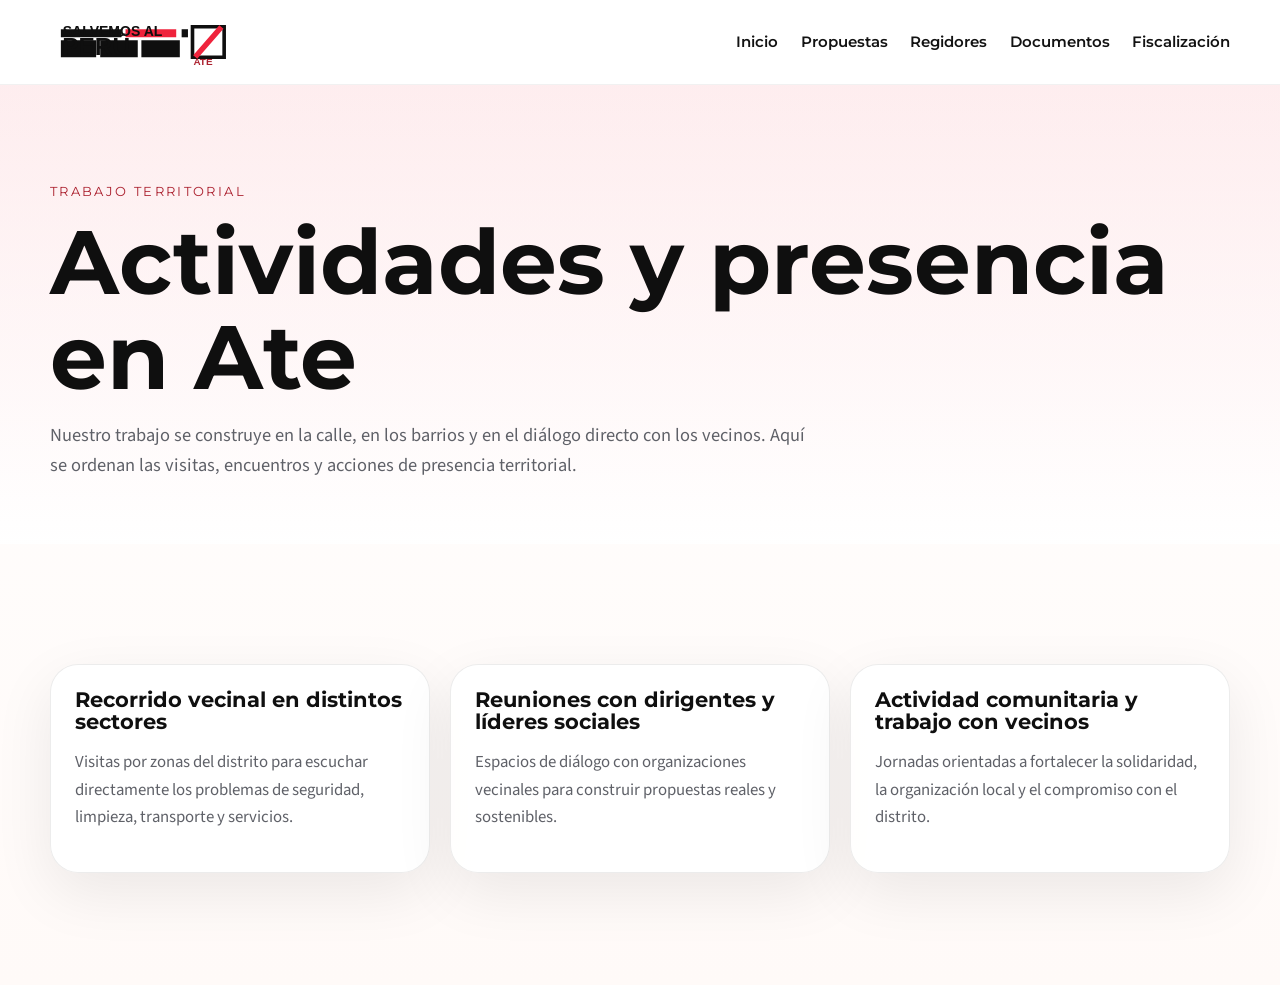
==== actividades.html @ ff8d5191 "Initial Salvemos al Peru Ate site" ====
<!DOCTYPE html>
<html lang="es">
  <head>
    <meta charset="UTF-8" />
    <meta name="viewport" content="width=device-width, initial-scale=1.0" />
    <meta
      name="description"
      content="Actividades y trabajo territorial de Salvemos al Perú - Ate."
    />
    <title>Actividades | Salvemos al Perú - Ate</title>
    <link rel="icon" type="image/svg+xml" href="assets/favicon.svg" />
    <link rel="preconnect" href="https://fonts.googleapis.com" />
    <link rel="preconnect" href="https://fonts.gstatic.com" crossorigin />
    <link
      href="https://fonts.googleapis.com/css2?family=Montserrat:wght@500;600;700;800&family=Source+Sans+3:wght@400;500;600;700&display=swap"
      rel="stylesheet"
    />
    <link rel="stylesheet" href="styles.css" />
  </head>
  <body>
    <header class="sub-header">
      <div class="container sub-header-inner">
        <a class="brand" href="index.html">
          <img src="assets/logo-sap-ate.svg" alt="Salvemos al Perú - Ate" />
        </a>
        <nav class="sub-nav">
          <a href="index.html">Inicio</a>
          <a href="propuestas.html">Propuestas</a>
          <a href="regidores.html">Regidores</a>
          <a href="documentos.html">Documentos</a>
          <a href="fiscalizacion.html">Fiscalización</a>
        </nav>
      </div>
    </header>

    <main class="subpage">
      <section class="page-hero">
        <div class="container">
          <p class="eyebrow">Trabajo territorial</p>
          <h1>Actividades y presencia en Ate</h1>
          <p class="page-lead">
            Nuestro trabajo se construye en la calle, en los barrios y en el
            diálogo directo con los vecinos. Aquí se ordenan las visitas,
            encuentros y acciones de presencia territorial.
          </p>
        </div>
      </section>

      <section class="section">
        <div class="container long-grid">
          <article class="long-card">
            <h2>Recorrido vecinal en distintos sectores</h2>
            <p>
              Visitas por zonas del distrito para escuchar directamente los
              problemas de seguridad, limpieza, transporte y servicios.
            </p>
          </article>
          <article class="long-card">
            <h2>Reuniones con dirigentes y líderes sociales</h2>
            <p>
              Espacios de diálogo con organizaciones vecinales para construir
              propuestas reales y sostenibles.
            </p>
          </article>
          <article class="long-card">
            <h2>Actividad comunitaria y trabajo con vecinos</h2>
            <p>
              Jornadas orientadas a fortalecer la solidaridad, la organización
              local y el compromiso con el distrito.
            </p>
          </article>
        </div>
      </section>
    </main>
  </body>
</html>
---- styles.css ----
:root {
  --color-bg: #fffaf8;
  --color-surface: #ffffff;
  --color-text: #121212;
  --color-muted: #5f6168;
  --color-border: rgba(18, 18, 18, 0.12);
  --color-red: #ef233c;
  --color-red-deep: #ab202e;
  --color-black: #0f0f0f;
  --color-dark: #131518;
  --color-cream: #f7f2ef;
  --shadow-soft: 0 20px 60px rgba(18, 18, 18, 0.08);
  --radius-lg: 28px;
  --radius-md: 18px;
  --radius-sm: 12px;
  --container: 1180px;
}

* {
  box-sizing: border-box;
}

html {
  scroll-behavior: smooth;
}

body {
  margin: 0;
  font-family: "Source Sans 3", sans-serif;
  color: var(--color-text);
  background:
    linear-gradient(180deg, rgba(255, 255, 255, 0.95), rgba(255, 250, 248, 1)),
    var(--color-bg);
}

img {
  max-width: 100%;
  display: block;
}

a {
  color: inherit;
  text-decoration: none;
}

p {
  margin: 0 0 1rem;
  line-height: 1.65;
  color: var(--color-muted);
  font-size: 1.05rem;
}

h1,
h2,
h3 {
  margin: 0 0 1rem;
  font-family: "Montserrat", sans-serif;
  line-height: 1.05;
  color: var(--color-black);
}

.container {
  width: min(var(--container), calc(100% - 2rem));
  margin: 0 auto;
}

.eyebrow {
  margin-bottom: 0.8rem;
  font-family: "Montserrat", sans-serif;
  font-size: 0.82rem;
  letter-spacing: 0.18em;
  text-transform: uppercase;
  color: var(--color-red-deep);
}

.section {
  padding: 5.5rem 0;
}

.section-lead,
.page-lead {
  max-width: 760px;
  font-size: 1.15rem;
}

.site-header,
.sub-header {
  position: sticky;
  top: 0;
  z-index: 40;
  backdrop-filter: blur(18px);
  background: rgba(255, 255, 255, 0.9);
  border-bottom: 1px solid rgba(18, 18, 18, 0.06);
}

.header-inner,
.sub-header-inner {
  display: flex;
  align-items: center;
  justify-content: space-between;
  gap: 2rem;
  min-height: 84px;
}

.brand img {
  width: 190px;
}

.site-nav,
.sub-nav {
  display: flex;
  align-items: center;
  gap: 1.4rem;
  font-family: "Montserrat", sans-serif;
  font-size: 0.92rem;
  font-weight: 600;
}

.site-nav a,
.sub-nav a {
  position: relative;
}

.site-nav a::after,
.sub-nav a::after {
  content: "";
  position: absolute;
  left: 0;
  bottom: -0.45rem;
  width: 100%;
  height: 2px;
  background: var(--color-red);
  transform: scaleX(0);
  transform-origin: left;
  transition: transform 180ms ease;
}

.site-nav a:hover::after,
.sub-nav a:hover::after,
.site-nav a:focus-visible::after,
.sub-nav a:focus-visible::after {
  transform: scaleX(1);
}

.nav-cta {
  padding: 0.8rem 1rem;
  border-radius: 999px;
  background: var(--color-red);
  color: #fff;
}

.nav-cta::after {
  display: none;
}

.nav-toggle {
  display: none;
  border: 0;
  background: transparent;
  padding: 0;
}

.nav-toggle span {
  display: block;
  width: 26px;
  height: 2px;
  background: var(--color-black);
}

.nav-toggle span + span {
  margin-top: 5px;
}

.hero {
  position: relative;
  overflow: hidden;
  min-height: calc(100svh - 84px);
  display: flex;
  align-items: center;
  background:
    linear-gradient(
      90deg,
      rgba(255, 255, 255, 1) 0%,
      rgba(255, 255, 255, 1) 38%,
      rgba(239, 35, 60, 1) 38%,
      rgba(239, 35, 60, 1) 62%,
      rgba(255, 255, 255, 1) 62%,
      rgba(255, 255, 255, 1) 100%
    );
}

.hero-band {
  position: absolute;
  inset: 0;
  background:
    radial-gradient(circle at 20% 18%, rgba(171, 32, 46, 0.08), transparent 22%),
    radial-gradient(circle at 82% 72%, rgba(171, 32, 46, 0.12), transparent 24%);
  pointer-events: none;
}

.hero-grid {
  position: relative;
  z-index: 1;
  display: grid;
  grid-template-columns: 1.15fr 0.85fr;
  gap: 3rem;
  align-items: center;
  padding: 4rem 0;
}

.hero-copy {
  max-width: 560px;
}

.hero h1,
.page-hero h1 {
  font-size: clamp(2.8rem, 7vw, 6rem);
}

.hero-lead {
  font-size: clamp(1.3rem, 2vw, 1.8rem);
  color: var(--color-black);
  font-weight: 700;
}

.hero-text {
  max-width: 44ch;
  font-size: 1.1rem;
}

.hero-actions {
  display: flex;
  flex-wrap: wrap;
  gap: 0.9rem;
  margin: 2rem 0;
}

.button {
  display: inline-flex;
  align-items: center;
  justify-content: center;
  min-height: 52px;
  padding: 0 1.35rem;
  border-radius: 999px;
  font-family: "Montserrat", sans-serif;
  font-size: 0.96rem;
  font-weight: 700;
  transition:
    transform 180ms ease,
    box-shadow 180ms ease,
    background 180ms ease;
}

.button:hover,
.button:focus-visible {
  transform: translateY(-2px);
  box-shadow: 0 16px 36px rgba(18, 18, 18, 0.12);
}

.button-primary {
  background: var(--color-black);
  color: #fff;
}

.button-secondary {
  background: rgba(255, 255, 255, 0.84);
  border: 1px solid rgba(18, 18, 18, 0.08);
}

.hero-meta {
  display: flex;
  flex-wrap: wrap;
  gap: 0.75rem;
  margin: 0;
  padding: 0;
  list-style: none;
}

.hero-meta li {
  padding: 0.65rem 0.9rem;
  border-radius: 999px;
  background: rgba(255, 255, 255, 0.78);
  border: 1px solid rgba(18, 18, 18, 0.08);
  font-weight: 600;
}

.hero-panel {
  display: flex;
  justify-content: flex-end;
}

.hero-card,
.join-form,
.long-card,
.person,
.document-card,
.issue,
.proposal,
.territory-grid article {
  border-radius: var(--radius-lg);
  background: rgba(255, 255, 255, 0.88);
  border: 1px solid rgba(18, 18, 18, 0.08);
  box-shadow: var(--shadow-soft);
}

.hero-card {
  max-width: 430px;
  padding: 2rem;
}

.panel-kicker {
  margin-bottom: 0.9rem;
  color: var(--color-red-deep);
  font-weight: 700;
  text-transform: uppercase;
  letter-spacing: 0.16em;
  font-size: 0.8rem;
}

.hero-card-foot {
  display: flex;
  flex-wrap: wrap;
  gap: 1rem;
  margin-top: 1.6rem;
  font-family: "Montserrat", sans-serif;
  font-size: 0.9rem;
}

.hero-card-foot a {
  color: var(--color-red-deep);
}

.section-grid,
.principles-wrap,
.join-grid {
  display: grid;
  grid-template-columns: repeat(2, minmax(0, 1fr));
  gap: 2rem;
}

.section-head {
  display: flex;
  align-items: end;
  justify-content: space-between;
  gap: 1rem;
  margin-bottom: 1.6rem;
}

.text-link {
  font-family: "Montserrat", sans-serif;
  font-size: 0.95rem;
  font-weight: 700;
  color: var(--color-red-deep);
}

.issue-grid,
.proposal-grid,
.people-grid,
.territory-grid,
.document-grid,
.long-grid {
  display: grid;
  grid-template-columns: repeat(3, minmax(0, 1fr));
  gap: 1.25rem;
  margin-top: 2rem;
}

.issue,
.proposal,
.person,
.territory-grid article,
.long-card {
  padding: 1.5rem;
}

.issue h3,
.proposal h3,
.territory-grid h3,
.person h3,
.person h2,
.long-card h2 {
  font-size: 1.3rem;
}

.people-grid {
  align-items: stretch;
}

.person-badge {
  display: inline-flex;
  margin-bottom: 1rem;
  padding: 0.45rem 0.7rem;
  border-radius: 999px;
  background: rgba(239, 35, 60, 0.1);
  color: var(--color-red-deep);
  font-family: "Montserrat", sans-serif;
  font-size: 0.78rem;
  font-weight: 700;
  letter-spacing: 0.04em;
  text-transform: uppercase;
}

.person-role {
  color: var(--color-black);
  font-weight: 700;
}

.principles {
  background: var(--color-dark);
}

.principles h2,
.principles .eyebrow {
  color: #fff;
}

.principles-list {
  display: grid;
  gap: 1rem;
  margin: 0;
  padding: 0;
  list-style: none;
}

.principles-list li {
  padding: 1.2rem 1.3rem;
  border-radius: var(--radius-md);
  background: rgba(255, 255, 255, 0.06);
  border: 1px solid rgba(255, 255, 255, 0.08);
  color: #fff;
  font-family: "Montserrat", sans-serif;
  font-weight: 600;
}

.document-grid {
  grid-template-columns: repeat(3, minmax(0, 1fr));
}

.document-card {
  display: block;
  padding: 1.6rem;
  color: inherit;
  transition:
    transform 180ms ease,
    border-color 180ms ease;
}

.document-card:hover,
.document-card:focus-visible {
  transform: translateY(-4px);
  border-color: rgba(239, 35, 60, 0.28);
}

.document-card span {
  display: inline-block;
  margin-bottom: 1rem;
  font-family: "Montserrat", sans-serif;
  font-weight: 800;
  color: var(--color-red-deep);
}

.document-card strong {
  display: block;
  margin-bottom: 0.5rem;
  font-family: "Montserrat", sans-serif;
  font-size: 1.1rem;
}

.join {
  background: linear-gradient(180deg, var(--color-cream), rgba(255, 255, 255, 0));
}

.join-list {
  margin: 1.5rem 0 0;
  padding-left: 1.1rem;
  color: var(--color-black);
  font-weight: 600;
}

.join-form {
  padding: 1.6rem;
}

.join-form label {
  display: block;
  margin-bottom: 1rem;
  font-family: "Montserrat", sans-serif;
  font-size: 0.85rem;
  font-weight: 700;
}

.join-form input,
.join-form select,
.join-form textarea {
  width: 100%;
  margin-top: 0.45rem;
  padding: 0.9rem 1rem;
  border: 1px solid var(--color-border);
  border-radius: 14px;
  font: inherit;
  color: var(--color-black);
  background: #fff;
}

.join-form textarea {
  resize: vertical;
}

.form-note {
  margin-top: 1rem;
  font-size: 0.95rem;
}

.site-footer {
  background: var(--color-dark);
  color: #fff;
  padding: 4rem 0 1.5rem;
}

.footer-grid {
  display: grid;
  grid-template-columns: 1.2fr 0.8fr 0.8fr;
  gap: 2rem;
}

.footer-grid h3 {
  color: #fff;
  font-size: 1rem;
  margin-bottom: 1rem;
}

.footer-grid ul {
  list-style: none;
  padding: 0;
  margin: 0;
}

.footer-grid li + li {
  margin-top: 0.65rem;
}

.footer-grid p,
.footer-grid a {
  color: rgba(255, 255, 255, 0.78);
}

.footer-logo {
  width: 220px;
  margin-bottom: 1rem;
}

.footer-bottom {
  margin-top: 2rem;
  padding-top: 1rem;
  border-top: 1px solid rgba(255, 255, 255, 0.08);
}

.footer-bottom p {
  margin: 0;
  font-size: 0.95rem;
  color: rgba(255, 255, 255, 0.66);
}

.subpage {
  min-height: 100svh;
}

.page-hero {
  padding: 6rem 0 3rem;
  background:
    linear-gradient(
      180deg,
      rgba(239, 35, 60, 0.08) 0%,
      rgba(255, 255, 255, 0.96) 100%
    );
}

@media (max-width: 980px) {
  .nav-toggle {
    display: block;
  }

  .site-nav {
    position: absolute;
    top: 84px;
    left: 1rem;
    right: 1rem;
    display: none;
    flex-direction: column;
    align-items: flex-start;
    padding: 1rem;
    border-radius: 20px;
    background: rgba(255, 255, 255, 0.98);
    border: 1px solid rgba(18, 18, 18, 0.08);
    box-shadow: var(--shadow-soft);
  }

  .site-nav.is-open {
    display: flex;
  }

  .sub-nav {
    display: none;
  }

  .hero {
    min-height: auto;
    background:
      linear-gradient(
        180deg,
        rgba(255, 255, 255, 1) 0%,
        rgba(255, 255, 255, 1) 28%,
        rgba(239, 35, 60, 1) 28%,
        rgba(239, 35, 60, 1) 58%,
        rgba(255, 255, 255, 1) 58%,
        rgba(255, 255, 255, 1) 100%
      );
  }

  .hero-grid,
  .section-grid,
  .principles-wrap,
  .join-grid,
  .footer-grid {
    grid-template-columns: 1fr;
  }

  .hero-panel {
    justify-content: flex-start;
  }

  .issue-grid,
  .proposal-grid,
  .people-grid,
  .territory-grid,
  .document-grid,
  .long-grid {
    grid-template-columns: 1fr 1fr;
  }
}

@media (max-width: 680px) {
  .section {
    padding: 4.25rem 0;
  }

  .hero-grid {
    gap: 1.8rem;
  }

  .section-head {
    align-items: flex-start;
    flex-direction: column;
  }

  .issue-grid,
  .proposal-grid,
  .people-grid,
  .territory-grid,
  .document-grid,
  .long-grid {
    grid-template-columns: 1fr;
  }

  .brand img {
    width: 172px;
  }
}
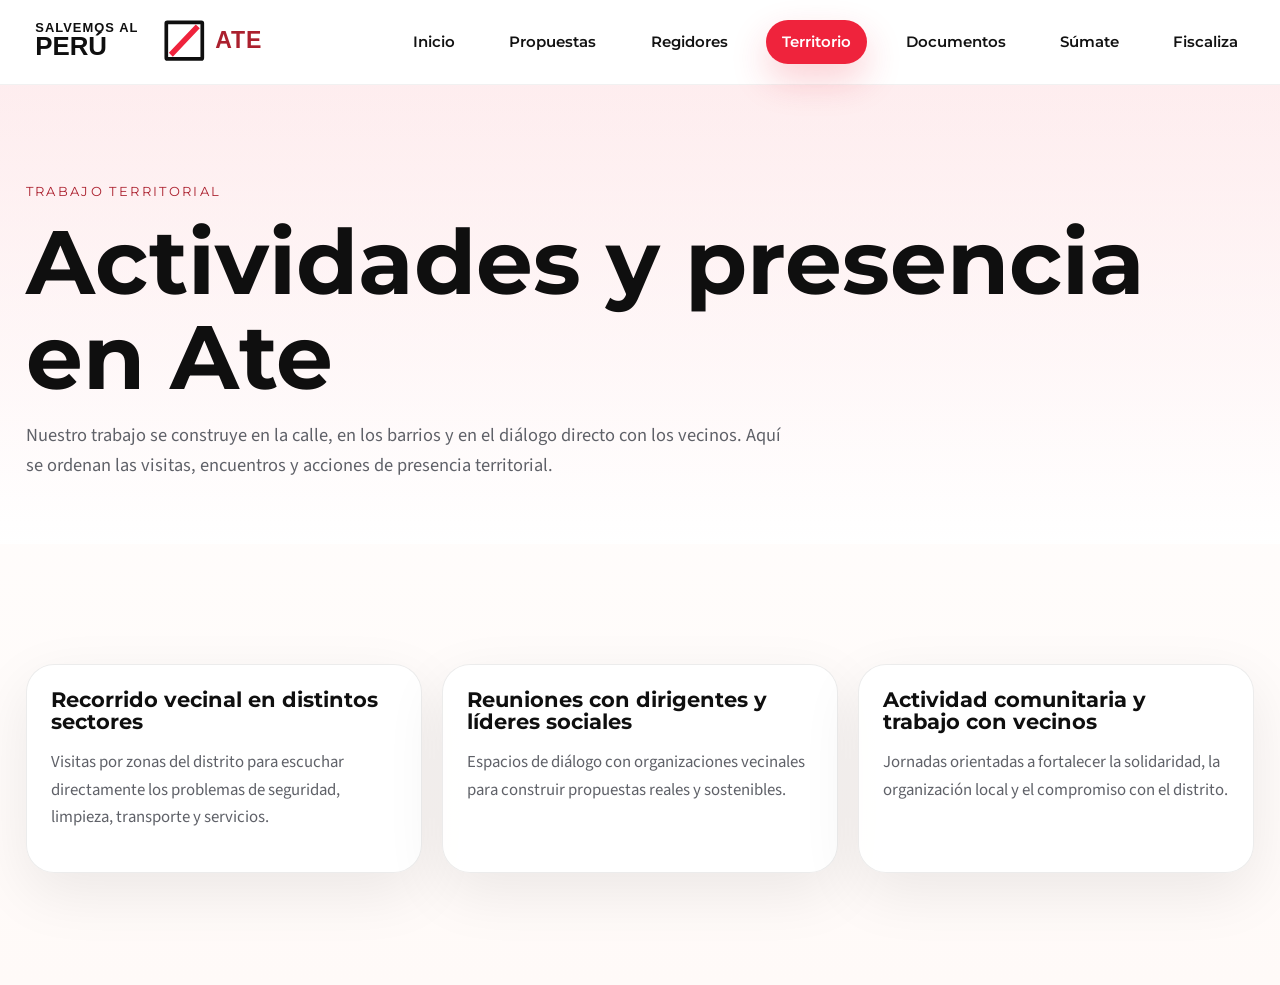
==== commit 9bb1b5bb: "mejora" ====
--- a/actividades.html
+++ b/actividades.html
@@ -27,8 +27,10 @@
           <a href="index.html">Inicio</a>
           <a href="propuestas.html">Propuestas</a>
           <a href="regidores.html">Regidores</a>
+          <a href="actividades.html">Territorio</a>
           <a href="documentos.html">Documentos</a>
-          <a href="fiscalizacion.html">Fiscalización</a>
+          <a href="index.html#sumate">Súmate</a>
+          <a class="nav-cta" href="fiscalizacion.html">Fiscaliza</a>
         </nav>
       </div>
     </header>
@@ -72,5 +74,6 @@
         </div>
       </section>
     </main>
+    <script src="script.js"></script>
   </body>
 </html>
--- a/styles.css
+++ b/styles.css
@@ -13,7 +13,8 @@
   --radius-lg: 28px;
   --radius-md: 18px;
   --radius-sm: 12px;
-  --container: 1180px;
+  --container: 1600px;
+  --gutter: clamp(1rem, 2vw, 2.5rem);
 }
 
 * {
@@ -60,7 +61,7 @@
 }
 
 .container {
-  width: min(var(--container), calc(100% - 2rem));
+  width: min(var(--container), calc(100% - (var(--gutter) * 2)));
   margin: 0 auto;
 }
 
@@ -103,7 +104,8 @@
 }
 
 .brand img {
-  width: 190px;
+  width: 240px;
+  height: auto;
 }
 
 .site-nav,
@@ -119,6 +121,12 @@
 .site-nav a,
 .sub-nav a {
   position: relative;
+  padding: 0.8rem 1rem;
+  border-radius: 999px;
+  transition:
+    color 180ms ease,
+    background 180ms ease,
+    box-shadow 180ms ease;
 }
 
 .site-nav a::after,
@@ -143,13 +151,22 @@
 }
 
 .nav-cta {
-  padding: 0.8rem 1rem;
-  border-radius: 999px;
+  box-shadow: none;
+}
+
+.nav-cta::after {
+  display: none;
+}
+
+.site-nav a.is-active,
+.sub-nav a.is-active {
   background: var(--color-red);
   color: #fff;
-}
-
-.nav-cta::after {
+  box-shadow: 0 16px 36px rgba(239, 35, 60, 0.22);
+}
+
+.site-nav a.is-active::after,
+.sub-nav a.is-active::after {
   display: none;
 }
 
@@ -178,15 +195,19 @@
   display: flex;
   align-items: center;
   background:
-    linear-gradient(
-      90deg,
-      rgba(255, 255, 255, 1) 0%,
-      rgba(255, 255, 255, 1) 38%,
-      rgba(239, 35, 60, 1) 38%,
-      rgba(239, 35, 60, 1) 62%,
-      rgba(255, 255, 255, 1) 62%,
-      rgba(255, 255, 255, 1) 100%
-    );
+    linear-gradient(180deg, rgba(255, 255, 255, 0.98), rgba(255, 250, 248, 1));
+}
+
+.hero::before {
+  content: "";
+  position: absolute;
+  top: 50%;
+  left: 50%;
+  width: min(24vw, 320px);
+  height: 150%;
+  background: var(--color-red);
+  transform: translate(-50%, -50%) rotate(45deg);
+  pointer-events: none;
 }
 
 .hero-band {
@@ -194,7 +215,8 @@
   inset: 0;
   background:
     radial-gradient(circle at 20% 18%, rgba(171, 32, 46, 0.08), transparent 22%),
-    radial-gradient(circle at 82% 72%, rgba(171, 32, 46, 0.12), transparent 24%);
+    radial-gradient(circle at 82% 72%, rgba(171, 32, 46, 0.12), transparent 24%),
+    linear-gradient(135deg, rgba(255, 255, 255, 0.18), transparent 44%);
   pointer-events: none;
 }
 
@@ -202,14 +224,14 @@
   position: relative;
   z-index: 1;
   display: grid;
-  grid-template-columns: 1.15fr 0.85fr;
-  gap: 3rem;
+  grid-template-columns: minmax(0, 1.2fr) minmax(360px, 0.8fr);
+  gap: clamp(2rem, 4vw, 5rem);
   align-items: center;
-  padding: 4rem 0;
+  padding: clamp(3rem, 5vw, 5rem) 0;
 }
 
 .hero-copy {
-  max-width: 560px;
+  max-width: 680px;
 }
 
 .hero h1,
@@ -335,7 +357,7 @@
 .join-grid {
   display: grid;
   grid-template-columns: repeat(2, minmax(0, 1fr));
-  gap: 2rem;
+  gap: clamp(1.5rem, 3vw, 4rem);
 }
 
 .section-head {
@@ -361,7 +383,7 @@
 .long-grid {
   display: grid;
   grid-template-columns: repeat(3, minmax(0, 1fr));
-  gap: 1.25rem;
+  gap: clamp(1rem, 1.6vw, 1.75rem);
   margin-top: 2rem;
 }
 
@@ -464,6 +486,19 @@
   margin-bottom: 0.5rem;
   font-family: "Montserrat", sans-serif;
   font-size: 1.1rem;
+}
+
+.document-link {
+  display: inline-flex;
+  align-items: center;
+  margin-top: 1rem;
+  font-family: "Montserrat", sans-serif;
+  font-size: 0.88rem;
+  font-style: normal;
+  font-weight: 800;
+  letter-spacing: 0.04em;
+  text-transform: uppercase;
+  color: var(--color-red-deep);
 }
 
 .join {
@@ -520,7 +555,7 @@
 .footer-grid {
   display: grid;
   grid-template-columns: 1.2fr 0.8fr 0.8fr;
-  gap: 2rem;
+  gap: clamp(1.5rem, 3vw, 3rem);
 }
 
 .footer-grid h3 {
@@ -606,15 +641,12 @@
   .hero {
     min-height: auto;
     background:
-      linear-gradient(
-        180deg,
-        rgba(255, 255, 255, 1) 0%,
-        rgba(255, 255, 255, 1) 28%,
-        rgba(239, 35, 60, 1) 28%,
-        rgba(239, 35, 60, 1) 58%,
-        rgba(255, 255, 255, 1) 58%,
-        rgba(255, 255, 255, 1) 100%
-      );
+      linear-gradient(180deg, rgba(255, 255, 255, 0.98), rgba(255, 250, 248, 1));
+  }
+
+  .hero::before {
+    width: min(32vw, 260px);
+    height: 140%;
   }
 
   .hero-grid,
@@ -640,6 +672,10 @@
 }
 
 @media (max-width: 680px) {
+  :root {
+    --gutter: 1rem;
+  }
+
   .section {
     padding: 4.25rem 0;
   }
@@ -663,6 +699,6 @@
   }
 
   .brand img {
-    width: 172px;
-  }
-}
+    width: 220px;
+  }
+}
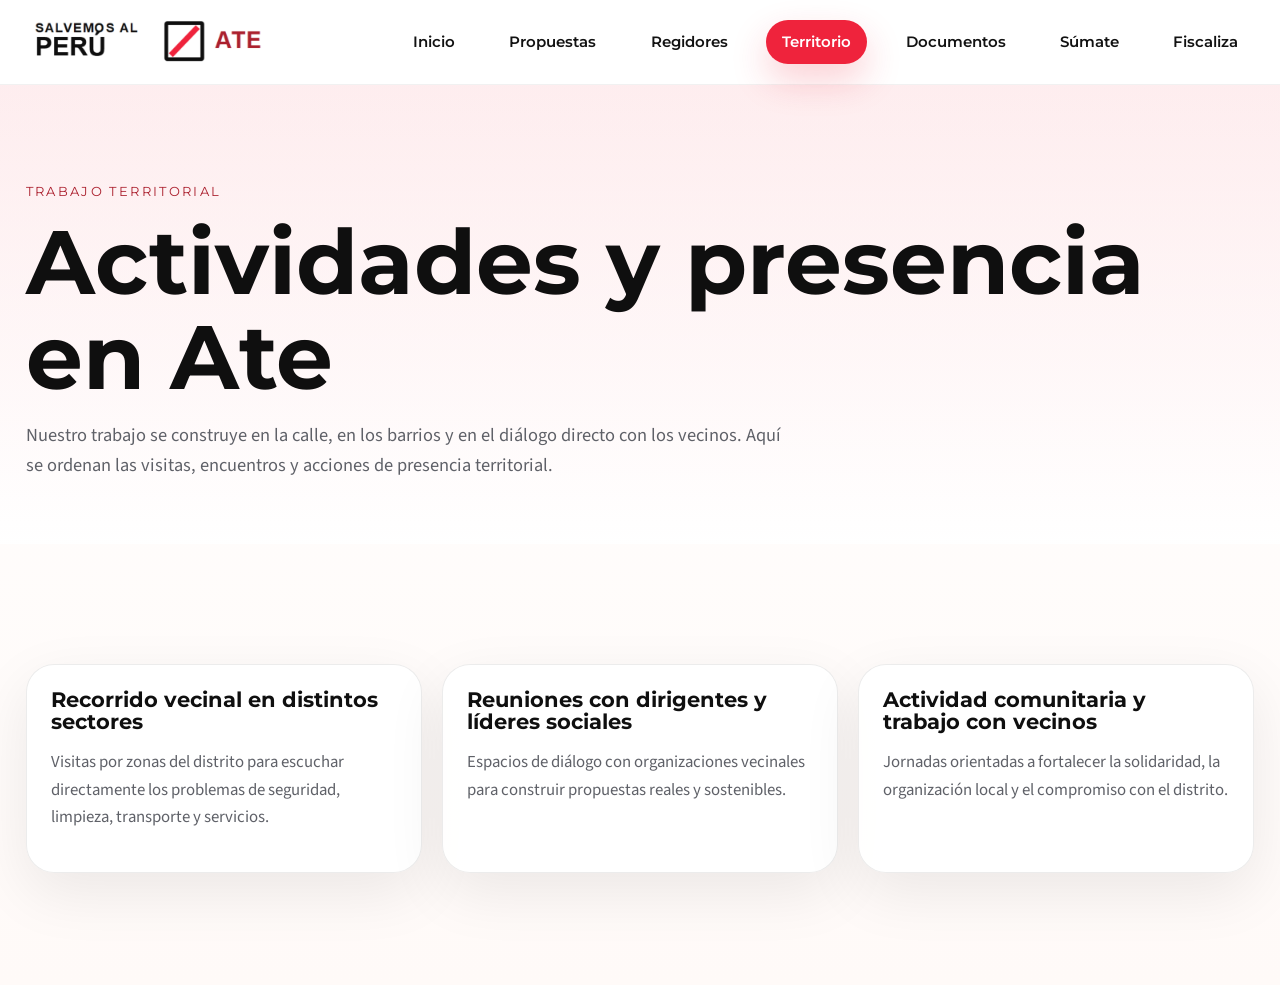
==== commit 87431620: "Rename site images for SEO clarity" ====
--- a/actividades.html
+++ b/actividades.html
@@ -5,9 +5,33 @@
     <meta name="viewport" content="width=device-width, initial-scale=1.0" />
     <meta
       name="description"
-      content="Actividades y trabajo territorial de Salvemos al Perú - Ate."
+      content="Trabajo territorial y actividades de Salvemos al Perú - Ate para fortalecer presencia vecinal y organización distrital."
     />
-    <title>Actividades | Salvemos al Perú - Ate</title>
+    <meta name="robots" content="index,follow,max-image-preview:large" />
+    <title>Territorio y actividades | Salvemos al Perú - Ate</title>
+    <meta property="og:title" content="Territorio y actividades | Salvemos al Perú - Ate" />
+    <meta
+      property="og:description"
+      content="Conoce el trabajo territorial, recorridos y presencia vecinal de Salvemos al Perú - Ate."
+    />
+    <meta
+      property="og:image"
+      content="https://salvemosalperu-ate.org.pe/assets/territory/zonificacion-ate.png"
+    />
+    <meta property="og:url" content="https://salvemosalperu-ate.org.pe/actividades.html" />
+    <meta property="og:type" content="website" />
+    <meta property="og:site_name" content="Salvemos al Perú Ate" />
+    <meta name="twitter:card" content="summary_large_image" />
+    <meta name="twitter:title" content="Territorio y actividades | Salvemos al Perú - Ate" />
+    <meta
+      name="twitter:description"
+      content="Conoce el trabajo territorial, recorridos y presencia vecinal de Salvemos al Perú - Ate."
+    />
+    <meta
+      name="twitter:image"
+      content="https://salvemosalperu-ate.org.pe/assets/territory/zonificacion-ate.png"
+    />
+    <link rel="canonical" href="https://salvemosalperu-ate.org.pe/actividades.html" />
     <link rel="icon" type="image/svg+xml" href="assets/favicon.svg" />
     <link rel="preconnect" href="https://fonts.googleapis.com" />
     <link rel="preconnect" href="https://fonts.gstatic.com" crossorigin />
@@ -21,7 +45,12 @@
     <header class="sub-header">
       <div class="container sub-header-inner">
         <a class="brand" href="index.html">
-          <img src="assets/logo-sap-ate.svg" alt="Salvemos al Perú - Ate" />
+          <img
+            src="img/logo-partido-salvemos-al-peru-ate.png"
+            alt="Logo oficial del partido Salvemos al Perú Ate"
+            width="1200"
+            height="295"
+          />
         </a>
         <nav class="sub-nav">
           <a href="index.html">Inicio</a>
--- a/styles.css
+++ b/styles.css
@@ -155,7 +155,10 @@
 }
 
 .nav-cta::after {
-  display: none;
+  left: 1rem;
+  right: 1rem;
+  width: auto;
+  background: rgba(255, 255, 255, 0.92);
 }
 
 .site-nav a.is-active,
@@ -203,10 +206,11 @@
   position: absolute;
   top: 50%;
   left: 50%;
-  width: min(24vw, 320px);
-  height: 150%;
+  width: min(24vw, 300px);
+  height: 160%;
   background: var(--color-red);
   transform: translate(-50%, -50%) rotate(45deg);
+  transform-origin: center;
   pointer-events: none;
 }
 
@@ -261,12 +265,12 @@
   display: inline-flex;
   align-items: center;
   justify-content: center;
-  min-height: 52px;
-  padding: 0 1.35rem;
+  min-height: 60px;
+  padding: 0 1.65rem;
   border-radius: 999px;
   font-family: "Montserrat", sans-serif;
-  font-size: 0.96rem;
-  font-weight: 700;
+  font-size: 1rem;
+  font-weight: 800;
   transition:
     transform 180ms ease,
     box-shadow 180ms ease,
@@ -280,13 +284,14 @@
 }
 
 .button-primary {
-  background: var(--color-black);
+  background: var(--color-red);
   color: #fff;
 }
 
 .button-secondary {
-  background: rgba(255, 255, 255, 0.84);
+  background: #ffffff;
   border: 1px solid rgba(18, 18, 18, 0.08);
+  color: var(--color-black);
 }
 
 .hero-meta {
@@ -309,6 +314,12 @@
 .hero-panel {
   display: flex;
   justify-content: flex-end;
+}
+
+.hero-panel-stack {
+  display: grid;
+  gap: 1.25rem;
+  width: min(100%, 430px);
 }
 
 .hero-card,
@@ -326,8 +337,64 @@
 }
 
 .hero-card {
-  max-width: 430px;
   padding: 2rem;
+}
+
+.candidate-card {
+  padding: 1.6rem;
+  border-radius: var(--radius-lg);
+  background: rgba(255, 255, 255, 0.92);
+  border: 1px solid rgba(18, 18, 18, 0.08);
+  box-shadow: var(--shadow-soft);
+}
+
+.candidate-badge {
+  display: inline-flex;
+  margin-bottom: 1rem;
+  padding: 0.45rem 0.75rem;
+  border-radius: 999px;
+  background: rgba(239, 35, 60, 0.1);
+  color: var(--color-red-deep);
+  font-family: "Montserrat", sans-serif;
+  font-size: 0.78rem;
+  font-weight: 700;
+  letter-spacing: 0.04em;
+  text-transform: uppercase;
+}
+
+.candidate-photo-frame {
+  display: grid;
+  place-items: center;
+  aspect-ratio: 4 / 5;
+  margin-bottom: 1rem;
+  border: 2px dashed rgba(171, 32, 46, 0.35);
+  border-radius: 24px;
+  background:
+    linear-gradient(180deg, rgba(239, 35, 60, 0.05), rgba(255, 255, 255, 0.88)),
+    #fff;
+}
+
+.candidate-photo-frame span {
+  font-family: "Montserrat", sans-serif;
+  font-size: 0.9rem;
+  font-weight: 700;
+  color: var(--color-red-deep);
+  text-transform: uppercase;
+  letter-spacing: 0.06em;
+}
+
+.candidate-name {
+  margin-bottom: 0.5rem;
+  font-family: "Montserrat", sans-serif;
+  font-size: 1.25rem;
+  font-weight: 800;
+  line-height: 1.2;
+  color: var(--color-black);
+}
+
+.candidate-note {
+  margin-bottom: 0;
+  font-size: 0.98rem;
 }
 
 .panel-kicker {
@@ -516,6 +583,52 @@
   padding: 1.6rem;
 }
 
+.complaint-form {
+  transform: translateY(-4.5rem);
+}
+
+.floating-results-button {
+  position: fixed;
+  right: clamp(1rem, 2vw, 2rem);
+  bottom: clamp(1rem, 2vw, 2rem);
+  z-index: 45;
+  display: inline-flex;
+  flex-direction: column;
+  gap: 0.2rem;
+  min-width: 200px;
+  padding: 0.95rem 1.1rem;
+  border-radius: 22px;
+  background: var(--color-red);
+  color: #fff;
+  box-shadow: 0 22px 48px rgba(239, 35, 60, 0.28);
+  transition:
+    transform 180ms ease,
+    box-shadow 180ms ease,
+    background 180ms ease;
+}
+
+.floating-results-button:hover,
+.floating-results-button:focus-visible {
+  transform: translateY(-3px);
+  box-shadow: 0 26px 54px rgba(239, 35, 60, 0.34);
+  background: var(--color-red-deep);
+}
+
+.floating-results-label {
+  font-family: "Montserrat", sans-serif;
+  font-size: 0.72rem;
+  font-weight: 700;
+  letter-spacing: 0.08em;
+  text-transform: uppercase;
+  opacity: 0.88;
+}
+
+.floating-results-button strong {
+  font-family: "Montserrat", sans-serif;
+  font-size: 1rem;
+  line-height: 1.2;
+}
+
 .join-form label {
   display: block;
   margin-bottom: 1rem;
@@ -608,6 +721,1102 @@
       rgba(239, 35, 60, 0.08) 0%,
       rgba(255, 255, 255, 0.96) 100%
     );
+}
+
+.regidores-page {
+  background:
+    linear-gradient(180deg, #fff7f6 0%, #ffffff 38%, #fff7f6 100%);
+}
+
+.regidores-hero {
+  position: relative;
+  overflow: hidden;
+}
+
+.regidores-hero::after {
+  content: "";
+  position: absolute;
+  top: -12%;
+  right: 12%;
+  width: min(28vw, 320px);
+  height: 150%;
+  background: linear-gradient(180deg, rgba(239, 35, 60, 0.92), rgba(171, 32, 46, 0.96));
+  transform: rotate(45deg);
+  box-shadow: 0 0 70px rgba(239, 35, 60, 0.16);
+  pointer-events: none;
+}
+
+.regidores-hero .container,
+.regidores-message-wrap,
+.regidores-close-wrap {
+  position: relative;
+  z-index: 1;
+}
+
+.regidores-message {
+  padding-top: 2.5rem;
+}
+
+.regidores-message-wrap,
+.regidores-close-wrap {
+  max-width: 980px;
+}
+
+.regidores-message-copy,
+.regidores-close-wrap {
+  padding: clamp(1.75rem, 3vw, 2.6rem);
+  border-radius: 30px;
+  background: rgba(255, 255, 255, 0.9);
+  border: 1px solid rgba(18, 18, 18, 0.08);
+  box-shadow: 0 22px 58px rgba(18, 18, 18, 0.08);
+}
+
+.regidores-message-copy h2,
+.regidores-close-wrap h2 {
+  font-family: "Bebas Neue", "Montserrat", sans-serif;
+  font-size: clamp(2.6rem, 5vw, 4.4rem);
+  line-height: 0.95;
+  text-transform: uppercase;
+  letter-spacing: 0.02em;
+}
+
+.regidores-grid-section {
+  padding-top: 2.5rem;
+}
+
+.regidores-grid {
+  display: grid;
+  grid-template-columns: repeat(4, minmax(0, 1fr));
+  gap: 1.35rem;
+}
+
+.regidor-card {
+  overflow: hidden;
+  border-radius: 30px;
+  background: #ffffff;
+  border: 1px solid rgba(18, 18, 18, 0.08);
+  box-shadow: 0 22px 60px rgba(18, 18, 18, 0.08);
+  transition:
+    transform 180ms ease,
+    box-shadow 180ms ease,
+    border-color 180ms ease;
+}
+
+.regidor-card:hover,
+.regidor-card:focus-within {
+  transform: translateY(-5px);
+  border-color: rgba(239, 35, 60, 0.2);
+  box-shadow: 0 26px 70px rgba(18, 18, 18, 0.12);
+}
+
+.regidor-photo {
+  position: relative;
+  overflow: hidden;
+  aspect-ratio: 4 / 5;
+  background:
+    linear-gradient(180deg, rgba(239, 35, 60, 0.12), rgba(255, 255, 255, 0.95)),
+    linear-gradient(135deg, rgba(239, 35, 60, 0.16), transparent 58%);
+}
+
+.regidor-photo::after {
+  content: "";
+  position: absolute;
+  right: -18%;
+  bottom: -18%;
+  width: 70%;
+  height: 46%;
+  background: rgba(239, 35, 60, 0.9);
+  transform: rotate(45deg);
+}
+
+.regidor-photo-inner {
+  position: absolute;
+  inset: 0;
+  z-index: 1;
+  display: grid;
+  place-content: center;
+  gap: 0.45rem;
+  text-align: center;
+}
+
+.regidor-photo-inner span {
+  display: inline-flex;
+  align-items: center;
+  justify-content: center;
+  width: 5.2rem;
+  height: 5.2rem;
+  margin: 0 auto;
+  border-radius: 999px;
+  background: #ffffff;
+  border: 2px solid rgba(239, 35, 60, 0.16);
+  font-family: "Montserrat", sans-serif;
+  font-size: 1.35rem;
+  font-weight: 800;
+  color: var(--color-red-deep);
+  box-shadow: 0 16px 36px rgba(18, 18, 18, 0.08);
+}
+
+.regidor-photo-inner small {
+  font-family: "Montserrat", sans-serif;
+  font-size: 0.78rem;
+  font-weight: 700;
+  letter-spacing: 0.08em;
+  text-transform: uppercase;
+  color: var(--color-black);
+}
+
+.regidor-card-body {
+  display: grid;
+  gap: 0.75rem;
+  padding: 1.35rem;
+}
+
+.regidor-role {
+  margin: 0;
+  font-family: "Montserrat", sans-serif;
+  font-size: 0.82rem;
+  font-weight: 800;
+  letter-spacing: 0.12em;
+  text-transform: uppercase;
+  color: var(--color-red-deep);
+}
+
+.regidor-card h2 {
+  margin: 0;
+  font-size: 1.32rem;
+  line-height: 1.08;
+}
+
+.regidor-profile,
+.regidor-focus {
+  margin: 0;
+}
+
+.regidor-profile {
+  min-height: 4.2rem;
+}
+
+.regidor-focus strong {
+  color: var(--color-black);
+}
+
+.regidor-button {
+  min-height: 50px;
+  width: fit-content;
+  margin-top: 0.25rem;
+}
+
+.regidores-close {
+  padding-top: 2.5rem;
+  padding-bottom: 6rem;
+}
+
+.regidores-close-wrap .button {
+  margin-top: 1.5rem;
+}
+
+@media (max-width: 1280px) {
+  .regidores-grid {
+    grid-template-columns: repeat(3, minmax(0, 1fr));
+  }
+}
+
+.home-main {
+  background: #ffffff;
+  color: var(--color-black);
+}
+
+.home-section-light {
+  background: #ffffff;
+  color: var(--color-black);
+}
+
+.home-section-light h2,
+.home-section-light h3,
+.home-section-light strong {
+  color: var(--color-black);
+}
+
+.home-section-light p {
+  color: #4c505b;
+}
+
+.home-section-red {
+  background: linear-gradient(180deg, #b1162d 0%, #8f1024 100%);
+  color: #fff;
+}
+
+.home-main h1,
+.home-main h2,
+.home-main h3,
+.home-main p,
+.home-main strong,
+.home-main li {
+  color: inherit;
+}
+
+.home-main .text-link,
+.home-main .document-link {
+  color: var(--color-red-deep);
+}
+
+.home-section {
+  position: relative;
+  padding: 6rem 0;
+}
+
+.home-stack {
+  display: grid;
+  gap: 2rem;
+}
+
+.home-heading-block {
+  max-width: 780px;
+}
+
+.home-section-tag,
+.home-kicker,
+.home-panel-label {
+  display: inline-flex;
+  align-items: center;
+  gap: 0.45rem;
+  margin-bottom: 1rem;
+  padding: 0.35rem 0.7rem;
+  border-radius: 999px;
+  background: rgba(255, 255, 255, 0.08);
+  border: 1px solid rgba(255, 255, 255, 0.1);
+  color: #ff97a2;
+  font-family: "Montserrat", sans-serif;
+  font-size: 0.76rem;
+  font-weight: 700;
+  letter-spacing: 0.08em;
+  text-transform: uppercase;
+}
+
+.home-section-tag-xl {
+  margin-bottom: 0.55rem;
+  padding: 0;
+  border: 0;
+  background: transparent;
+  color: var(--color-red);
+  font-family: "Bebas Neue", "Montserrat", sans-serif;
+  font-size: clamp(5.2rem, 14vw, 9.75rem);
+  line-height: 0.88;
+  letter-spacing: 0.05em;
+  box-shadow: none;
+}
+
+.home-heading-block h2,
+.home-final-wrap h2 {
+  margin-bottom: 0;
+  font-family: "Bebas Neue", "Montserrat", sans-serif;
+  font-size: clamp(3rem, 6vw, 5.2rem);
+  line-height: 0.95;
+  letter-spacing: 0.02em;
+  text-transform: uppercase;
+  color: #fff;
+}
+
+.home-hero {
+  position: relative;
+  overflow: hidden;
+  min-height: auto;
+  display: flex;
+  align-items: center;
+  padding: 1.4rem 0 0.45rem;
+  background: #ffffff;
+}
+
+.home-hero-glow {
+  position: absolute;
+  inset: 0;
+  background:
+    radial-gradient(circle at 16% 22%, rgba(239, 35, 60, 0.08), transparent 22%),
+    radial-gradient(circle at 84% 18%, rgba(239, 35, 60, 0.06), transparent 20%);
+  pointer-events: none;
+}
+
+.home-hero-stripe {
+  position: absolute;
+  top: 50%;
+  left: 50%;
+  width: min(20vw, 280px);
+  height: 170%;
+  background: linear-gradient(180deg, #ff2844 0%, #d91f36 100%);
+  transform: translate(-50%, -50%) rotate(45deg);
+  transform-origin: center;
+  box-shadow: 0 0 60px rgba(239, 35, 60, 0.18);
+  pointer-events: none;
+}
+
+.home-hero-grid {
+  position: relative;
+  z-index: 1;
+  display: grid;
+  grid-template-columns: minmax(0, 1.1fr) minmax(330px, 0.65fr);
+  gap: clamp(2rem, 4vw, 5rem);
+  align-items: end;
+}
+
+.home-hero-copy {
+  max-width: 760px;
+}
+
+.home-hero-copy h1 {
+  margin-bottom: 1rem;
+  font-family: "Bebas Neue", "Montserrat", sans-serif;
+  font-size: clamp(4.3rem, 11vw, 9rem);
+  line-height: 0.88;
+  letter-spacing: 0.02em;
+  text-transform: uppercase;
+  color: var(--color-black);
+}
+
+.home-hero-text {
+  max-width: 36ch;
+  margin-bottom: 0;
+  font-size: clamp(1.2rem, 2.2vw, 1.65rem);
+  font-weight: 700;
+  color: #404551;
+}
+
+.home-hero-actions,
+.home-final-actions {
+  display: flex;
+  flex-wrap: wrap;
+  gap: 0.9rem;
+  margin-top: 2rem;
+}
+
+.button-ghost {
+  background: #ffffff;
+  border: 1px solid rgba(18, 18, 18, 0.08);
+  color: var(--color-black);
+}
+
+.home-candidate-panel {
+  position: relative;
+  z-index: 1;
+  padding: 1.5rem;
+  width: min(100%, 480px);
+  border-radius: 28px;
+  background: rgba(255, 255, 255, 0.94);
+  border: 1px solid rgba(18, 18, 18, 0.08);
+  box-shadow: 0 24px 70px rgba(18, 18, 18, 0.12);
+  backdrop-filter: blur(10px);
+}
+
+.home-candidate-photo {
+  position: relative;
+  overflow: hidden;
+  aspect-ratio: 4 / 5;
+  margin-bottom: 1rem;
+  border: 1px solid rgba(18, 18, 18, 0.08);
+  border-radius: 22px;
+  background:
+    linear-gradient(180deg, rgba(255, 255, 255, 0.24), rgba(239, 35, 60, 0.08)),
+    #ffffff;
+}
+
+.home-candidate-photo::after {
+  content: "";
+  position: absolute;
+  inset: 0;
+  background:
+    linear-gradient(180deg, rgba(10, 10, 13, 0.02) 0%, rgba(10, 10, 13, 0.04) 56%, rgba(10, 10, 13, 0.42) 100%),
+    linear-gradient(135deg, rgba(239, 35, 60, 0.18) 0%, transparent 48%);
+  pointer-events: none;
+}
+
+.home-candidate-photo img {
+  width: 100%;
+  height: 100%;
+  object-fit: cover;
+  object-position: center 18%;
+  filter: saturate(1.02) contrast(1.03);
+}
+
+.home-candidate-mark {
+  position: absolute;
+  left: 1rem;
+  right: 1rem;
+  bottom: 1rem;
+  z-index: 1;
+  display: inline-flex;
+  align-items: center;
+  justify-content: center;
+  padding: 0.55rem 0.8rem;
+  border-radius: 999px;
+  background: rgba(171, 32, 46, 0.88);
+  border: 1px solid rgba(255, 255, 255, 0.14);
+  font-family: "Montserrat", sans-serif;
+  font-size: 0.82rem;
+  font-weight: 700;
+  letter-spacing: 0.08em;
+  text-transform: uppercase;
+  color: #fff;
+}
+
+.home-candidate-name {
+  margin-bottom: 0.75rem;
+  font-family: "Montserrat", sans-serif;
+  font-size: 1.35rem;
+  font-weight: 800;
+  line-height: 1.15;
+  color: var(--color-black);
+}
+
+.home-candidate-copy,
+.home-copy-block p,
+.home-cta-copy,
+.home-final-wrap p {
+  max-width: 40ch;
+  margin-bottom: 0;
+  font-size: 1.06rem;
+  color: #515661;
+}
+
+.home-problem {
+  border-top: 1px solid rgba(255, 255, 255, 0.08);
+  margin-top: -1.5rem;
+  padding-top: 0;
+}
+
+.home-problem-grid,
+.home-axis-grid {
+  display: grid;
+  grid-template-columns: repeat(3, minmax(0, 1fr));
+  gap: 1.25rem;
+}
+
+.home-problem .home-stack {
+  gap: 0.25rem;
+}
+
+.home-identity {
+  padding-top: 2rem;
+  padding-bottom: 2.25rem;
+}
+
+.home-identity-grid {
+  display: grid;
+  grid-template-columns: minmax(0, 1.05fr) minmax(0, 0.95fr);
+  gap: 1.35rem;
+  align-items: stretch;
+}
+
+.home-identity-card {
+  padding: 1.65rem;
+  border-radius: 28px;
+  background: #ffffff;
+  border: 1px solid rgba(18, 18, 18, 0.08);
+  box-shadow: 0 18px 50px rgba(18, 18, 18, 0.08);
+}
+
+.home-identity-card h2 {
+  margin-bottom: 0.85rem;
+  font-family: "Bebas Neue", "Montserrat", sans-serif;
+  font-size: clamp(2.4rem, 4vw, 4rem);
+  line-height: 0.96;
+  letter-spacing: 0.02em;
+  text-transform: uppercase;
+  color: var(--color-black);
+}
+
+.home-identity-card p {
+  margin-bottom: 0;
+  color: #555b66;
+}
+
+.home-identity-brand {
+  display: flex;
+  align-items: center;
+  justify-content: center;
+  margin-top: 1.25rem;
+  padding: 1.2rem;
+  border-radius: 22px;
+  background: linear-gradient(180deg, #fff8f8 0%, #ffffff 100%);
+  border: 1px solid rgba(239, 35, 60, 0.1);
+}
+
+.home-identity-brand img {
+  width: min(100%, 360px);
+  height: auto;
+}
+
+.home-identity-list {
+  display: grid;
+  gap: 0.7rem;
+  margin: 1.1rem 0 0;
+  padding: 0;
+  list-style: none;
+}
+
+.home-identity-list li {
+  position: relative;
+  padding-left: 1rem;
+  font-family: "Montserrat", sans-serif;
+  font-size: 0.98rem;
+  font-weight: 700;
+  line-height: 1.45;
+  color: var(--color-black);
+}
+
+.home-identity-list li::before {
+  content: "";
+  position: absolute;
+  left: 0;
+  top: 0.62rem;
+  width: 0.42rem;
+  height: 0.42rem;
+  border-radius: 999px;
+  background: var(--color-red);
+}
+
+.home-problem .home-heading-block {
+  max-width: 980px;
+}
+
+.home-problem .home-problem-grid {
+  margin-top: 0.25rem;
+}
+
+.home-territory-map {
+  margin: 0;
+  padding: 0.75rem;
+  border-radius: 28px;
+  background: #ffffff;
+  border: 1px solid rgba(18, 18, 18, 0.08);
+  box-shadow: 0 18px 50px rgba(18, 18, 18, 0.08);
+}
+
+.home-territory-title {
+  margin: 1.35rem 0 0.9rem;
+  text-align: center;
+  font-family: "Bebas Neue", "Montserrat", sans-serif;
+  font-size: clamp(2.8rem, 5vw, 4.8rem);
+  line-height: 0.95;
+  letter-spacing: 0.03em;
+  text-transform: uppercase;
+  color: var(--color-black);
+}
+
+.home-territory-map img {
+  width: 100%;
+  border-radius: 20px;
+  border: 1px solid rgba(18, 18, 18, 0.08);
+}
+
+.home-territory-map figcaption {
+  margin-top: 0.9rem;
+  font-size: 0.96rem;
+  color: #555b66;
+}
+
+.home-axis-grid {
+  grid-template-columns: repeat(4, minmax(0, 1fr));
+}
+
+.home-problem-item,
+.home-axis-item,
+.home-contrast-band,
+.home-join-form {
+  border-radius: 26px;
+  border: 1px solid rgba(255, 255, 255, 0.08);
+  background: rgba(255, 255, 255, 0.04);
+  box-shadow: 0 20px 60px rgba(0, 0, 0, 0.16);
+}
+
+.home-problem-item,
+.home-axis-item {
+  padding: 1.65rem;
+}
+
+.home-axis-card {
+  display: block;
+  text-decoration: none;
+  transition:
+    transform 180ms ease,
+    box-shadow 180ms ease,
+    border-color 180ms ease;
+}
+
+.home-axis-card:hover,
+.home-axis-card:focus-visible {
+  transform: translateY(-8px);
+  border-color: rgba(239, 35, 60, 0.28);
+  box-shadow: 0 24px 60px rgba(239, 35, 60, 0.14);
+}
+
+.home-axis-card:focus-visible {
+  outline: 3px solid rgba(239, 35, 60, 0.18);
+  outline-offset: 4px;
+}
+
+.home-problem-card {
+  display: block;
+  text-decoration: none;
+  transition:
+    transform 180ms ease,
+    box-shadow 180ms ease,
+    border-color 180ms ease;
+}
+
+.home-problem-card:hover,
+.home-problem-card:focus-visible {
+  transform: translateY(-8px);
+  border-color: rgba(239, 35, 60, 0.28);
+  box-shadow: 0 24px 60px rgba(239, 35, 60, 0.14);
+}
+
+.home-problem-card:focus-visible {
+  outline: 3px solid rgba(239, 35, 60, 0.18);
+  outline-offset: 4px;
+}
+
+.home-problem-item {
+  border-top: 5px solid var(--color-red);
+}
+
+.home-problem-item strong,
+.home-axis-item h3 {
+  display: block;
+  margin-bottom: 0.6rem;
+  font-family: "Montserrat", sans-serif;
+  font-size: 1.2rem;
+  font-weight: 800;
+  color: #fff;
+}
+
+.home-problem-item p,
+.home-axis-item p,
+.home-contrast-band p {
+  margin: 0;
+  color: rgba(255, 255, 255, 0.82);
+}
+
+.home-problem-quote {
+  display: block;
+  margin-top: 1rem;
+  font-family: "Montserrat", sans-serif;
+  font-size: 0.98rem;
+  font-style: normal;
+  font-weight: 800;
+  line-height: 1.5;
+  color: var(--color-red);
+}
+
+.home-section-light .home-problem-item,
+.home-section-light .home-axis-item,
+.home-section-light .home-contrast-band,
+.home-section-light .home-join-form {
+  background: #ffffff;
+  border-color: rgba(18, 18, 18, 0.08);
+  box-shadow: 0 18px 50px rgba(18, 18, 18, 0.08);
+}
+
+.home-section-light .home-problem-item p,
+.home-section-light .home-axis-item p,
+.home-section-light .home-contrast-band p {
+  color: #555b66;
+}
+
+.home-section-light .home-problem-quote {
+  color: var(--color-red-deep);
+}
+
+.home-split,
+.home-cta-grid {
+  display: grid;
+  grid-template-columns: minmax(0, 0.9fr) minmax(0, 1.1fr);
+  gap: clamp(2rem, 5vw, 5rem);
+  align-items: center;
+}
+
+.home-cause,
+.home-differential {
+  background: linear-gradient(180deg, rgba(255, 255, 255, 0.02), transparent);
+}
+
+.home-cause {
+  background:
+    linear-gradient(180deg, #0f1116 0%, #191d24 100%);
+}
+
+.home-cause-visual {
+  position: relative;
+  overflow: hidden;
+  margin: 0;
+  min-height: 100%;
+  border-radius: 30px;
+  background: #0e1015;
+  border: 1px solid rgba(255, 255, 255, 0.08);
+  box-shadow: 0 28px 70px rgba(0, 0, 0, 0.24);
+}
+
+.home-cause-visual img {
+  width: 100%;
+  height: 100%;
+  min-height: 460px;
+  object-fit: cover;
+  filter: saturate(0.84) contrast(1.08);
+}
+
+.home-cause-visual::after {
+  content: "";
+  position: absolute;
+  inset: 0;
+  background:
+    linear-gradient(180deg, rgba(8, 10, 14, 0.12) 0%, rgba(8, 10, 14, 0.2) 38%, rgba(8, 10, 14, 0.82) 100%),
+    linear-gradient(135deg, rgba(239, 35, 60, 0.18) 0%, transparent 42%);
+  pointer-events: none;
+}
+
+.home-cause-visual figcaption {
+  position: absolute;
+  right: 1.6rem;
+  bottom: 1.5rem;
+  left: 1.6rem;
+  z-index: 1;
+}
+
+.home-cause-visual h2 {
+  max-width: 11ch;
+  margin: 0;
+  font-family: "Bebas Neue", "Montserrat", sans-serif;
+  font-size: clamp(2.7rem, 5vw, 4.6rem);
+  line-height: 0.94;
+  letter-spacing: 0.02em;
+  text-transform: uppercase;
+  color: #ffffff;
+}
+
+.home-cause-copy {
+  padding: clamp(1.6rem, 2vw, 2.2rem);
+  border-radius: 30px;
+  background: rgba(255, 255, 255, 0.05);
+  border: 1px solid rgba(255, 255, 255, 0.08);
+  box-shadow: 0 24px 60px rgba(0, 0, 0, 0.16);
+}
+
+.home-cause-copy h3 {
+  margin-bottom: 1rem;
+  font-family: "Montserrat", sans-serif;
+  font-size: clamp(1.4rem, 2vw, 2rem);
+  line-height: 1.1;
+  color: #ffffff;
+}
+
+.home-cause-copy p {
+  max-width: none;
+  color: rgba(255, 255, 255, 0.82);
+}
+
+.home-axis-item span {
+  display: inline-flex;
+  margin-bottom: 1.1rem;
+  font-family: "Bebas Neue", "Montserrat", sans-serif;
+  font-size: 2rem;
+  letter-spacing: 0.08em;
+  color: #ff5e71;
+}
+
+.home-axis-link {
+  display: inline-flex;
+  margin-top: 0.75rem;
+}
+
+.topic-page {
+  background:
+    linear-gradient(180deg, #fff7f6 0%, #ffffff 38%, #fff7f6 100%);
+}
+
+.topic-hero {
+  position: relative;
+  overflow: hidden;
+}
+
+.topic-hero::after {
+  content: "";
+  position: absolute;
+  top: -12%;
+  right: 10%;
+  width: min(28vw, 320px);
+  height: 150%;
+  background: linear-gradient(180deg, rgba(239, 35, 60, 0.92), rgba(171, 32, 46, 0.96));
+  transform: rotate(45deg);
+  box-shadow: 0 0 70px rgba(239, 35, 60, 0.16);
+  pointer-events: none;
+}
+
+.topic-hero .container {
+  position: relative;
+  z-index: 1;
+}
+
+.topic-section {
+  padding-top: 2.5rem;
+  padding-bottom: 5.5rem;
+}
+
+.topic-pillars {
+  display: flex;
+  flex-wrap: wrap;
+  gap: 0.75rem;
+  margin-top: 1.5rem;
+}
+
+.topic-pillar {
+  display: inline-flex;
+  align-items: center;
+  min-height: 2.8rem;
+  padding: 0.65rem 1rem;
+  border-radius: 999px;
+  background: rgba(18, 18, 18, 0.8);
+  border: 1px solid rgba(18, 18, 18, 0.08);
+  color: #ffffff;
+  font-family: "Montserrat", sans-serif;
+  font-size: 0.86rem;
+  font-weight: 800;
+  letter-spacing: 0.08em;
+  text-transform: uppercase;
+}
+
+.topic-grid {
+  display: grid;
+  grid-template-columns: repeat(2, minmax(0, 1fr));
+  gap: 1.4rem;
+}
+
+.topic-card {
+  padding: clamp(1.5rem, 2vw, 2rem);
+  border-radius: 30px;
+  background: rgba(255, 255, 255, 0.92);
+  border: 1px solid rgba(18, 18, 18, 0.08);
+  box-shadow: 0 22px 58px rgba(18, 18, 18, 0.08);
+}
+
+.topic-card-wide {
+  grid-column: 1 / -1;
+}
+
+.topic-card h2 {
+  margin-bottom: 0.85rem;
+  font-family: "Bebas Neue", "Montserrat", sans-serif;
+  font-size: clamp(2.3rem, 4vw, 3.5rem);
+  line-height: 0.96;
+  letter-spacing: 0.02em;
+  text-transform: uppercase;
+}
+
+.topic-bullet-list,
+.topic-legal-list {
+  display: grid;
+  gap: 0.85rem;
+  margin: 0;
+  padding: 0;
+  list-style: none;
+}
+
+.topic-bullet-list li,
+.topic-legal-list li {
+  position: relative;
+  padding-left: 1rem;
+  line-height: 1.6;
+  color: var(--color-muted);
+}
+
+.topic-bullet-list li::before,
+.topic-legal-list li::before {
+  content: "";
+  position: absolute;
+  left: 0;
+  top: 0.72rem;
+  width: 0.42rem;
+  height: 0.42rem;
+  border-radius: 999px;
+  background: var(--color-red);
+}
+
+.topic-legal-list strong {
+  color: var(--color-black);
+}
+
+.topic-legal-list a {
+  display: inline-flex;
+  margin-left: 0.4rem;
+  font-family: "Montserrat", sans-serif;
+  font-size: 0.88rem;
+  font-weight: 700;
+  color: var(--color-red-deep);
+}
+
+.topic-detail-grid {
+  display: grid;
+  grid-template-columns: repeat(2, minmax(0, 1fr));
+  gap: 1rem;
+}
+
+.topic-detail-card {
+  padding: 1.1rem 1.15rem;
+  border-radius: 22px;
+  background: linear-gradient(180deg, rgba(239, 35, 60, 0.08), rgba(255, 255, 255, 0.98));
+  border: 1px solid rgba(239, 35, 60, 0.15);
+}
+
+.topic-detail-card strong {
+  display: block;
+  margin-bottom: 0.45rem;
+  font-family: "Montserrat", sans-serif;
+  font-size: 0.95rem;
+  font-weight: 800;
+  color: var(--color-black);
+}
+
+.topic-detail-card p {
+  margin: 0;
+  color: #565b66;
+}
+
+.topic-actions {
+  display: flex;
+  flex-wrap: wrap;
+  gap: 0.9rem;
+  margin-top: 2rem;
+}
+
+.home-axis-list,
+.proposal-bullet-list {
+  display: grid;
+  gap: 0.7rem;
+  margin: 0;
+  padding: 0;
+  list-style: none;
+}
+
+.home-axis-list li,
+.proposal-bullet-list li {
+  position: relative;
+  padding-left: 1rem;
+  line-height: 1.5;
+}
+
+.home-axis-list li::before,
+.proposal-bullet-list li::before {
+  content: "";
+  position: absolute;
+  left: 0;
+  top: 0.65rem;
+  width: 0.42rem;
+  height: 0.42rem;
+  border-radius: 999px;
+  background: var(--color-red);
+}
+
+.home-axis-icon {
+  display: inline-flex;
+  align-items: center;
+  justify-content: center;
+  width: 3.25rem;
+  height: 3.25rem;
+  margin-bottom: 1rem;
+  border-radius: 18px;
+  background: rgba(239, 35, 60, 0.12);
+}
+
+.home-axis-icon svg {
+  width: 1.45rem;
+  height: 1.45rem;
+  fill: none;
+  stroke: var(--color-red);
+  stroke-width: 1.8;
+  stroke-linecap: round;
+  stroke-linejoin: round;
+}
+
+.home-contrast-band {
+  padding: 2rem;
+  border-left: 6px solid var(--color-red);
+}
+
+.home-impact-line,
+.proposal-impact p {
+  max-width: 720px;
+  margin: 2rem 0 0;
+  font-family: "Montserrat", sans-serif;
+  font-size: 1.05rem;
+  font-weight: 800;
+  line-height: 1.5;
+}
+
+.home-impact-line {
+  color: var(--color-black);
+}
+
+.proposal-impact {
+  margin-top: 2rem;
+}
+
+.proposal-topic-card {
+  display: block;
+  text-decoration: none;
+  transition:
+    transform 180ms ease,
+    box-shadow 180ms ease,
+    border-color 180ms ease;
+}
+
+.proposal-topic-card:hover,
+.proposal-topic-card:focus-visible {
+  transform: translateY(-8px);
+  border-color: rgba(239, 35, 60, 0.24);
+  box-shadow: 0 24px 60px rgba(239, 35, 60, 0.12);
+}
+
+.proposal-topic-card:focus-visible {
+  outline: 3px solid rgba(239, 35, 60, 0.18);
+  outline-offset: 4px;
+}
+
+.home-documents .document-card {
+  background: rgba(255, 255, 255, 0.96);
+  border-color: rgba(18, 18, 18, 0.08);
+}
+
+.home-documents .document-card:hover,
+.home-documents .document-card:focus-visible {
+  border-color: rgba(255, 94, 113, 0.42);
+}
+
+.home-documents .document-card span,
+.home-documents .document-card strong {
+  color: var(--color-black);
+}
+
+.home-documents .document-card p {
+  color: #565b66;
+}
+
+.home-join-form {
+  padding: 1.9rem;
+  background: #ffffff;
+}
+
+.home-join-form input,
+.home-join-form select {
+  background: rgba(255, 255, 255, 0.96);
+}
+
+.home-final {
+  padding-bottom: 7rem;
+}
+
+.home-final-wrap {
+  max-width: 860px;
+}
+
+.home-final-wrap p {
+  margin-top: 1rem;
 }
 
 @media (max-width: 980px) {
@@ -645,20 +1854,54 @@
   }
 
   .hero::before {
-    width: min(32vw, 260px);
-    height: 140%;
+    width: min(30vw, 220px);
   }
 
   .hero-grid,
   .section-grid,
   .principles-wrap,
   .join-grid,
-  .footer-grid {
+  .footer-grid,
+  .home-hero-grid,
+  .home-split,
+  .home-cta-grid {
     grid-template-columns: 1fr;
   }
 
   .hero-panel {
     justify-content: flex-start;
+  }
+
+  .home-hero {
+    min-height: auto;
+    padding: 1.4rem 0 0.8rem;
+  }
+
+  .home-candidate-panel {
+    margin-inline: auto;
+  }
+
+  .home-candidate-photo {
+    aspect-ratio: 5 / 4;
+    max-height: 460px;
+  }
+
+  .home-identity-grid {
+    grid-template-columns: 1fr;
+  }
+
+  .home-problem {
+    margin-top: -0.95rem;
+    padding-top: 0;
+  }
+
+  .home-hero-stripe {
+    left: 50%;
+    width: min(28vw, 220px);
+  }
+
+  .complaint-form {
+    transform: none;
   }
 
   .issue-grid,
@@ -666,8 +1909,36 @@
   .people-grid,
   .territory-grid,
   .document-grid,
-  .long-grid {
+  .long-grid,
+  .home-problem-grid,
+  .home-axis-grid {
     grid-template-columns: 1fr 1fr;
+  }
+
+  .regidores-hero::after {
+    right: 4%;
+    width: min(34vw, 250px);
+  }
+
+  .regidores-grid {
+    grid-template-columns: repeat(2, minmax(0, 1fr));
+  }
+
+  .home-cause-visual img {
+    min-height: 360px;
+  }
+
+  .topic-hero::after {
+    right: 4%;
+    width: min(34vw, 250px);
+  }
+
+  .topic-grid {
+    grid-template-columns: 1fr;
+  }
+
+  .topic-detail-grid {
+    grid-template-columns: 1fr;
   }
 }
 
@@ -694,11 +1965,81 @@
   .people-grid,
   .territory-grid,
   .document-grid,
-  .long-grid {
+  .long-grid,
+  .home-problem-grid,
+  .home-axis-grid {
     grid-template-columns: 1fr;
+  }
+
+  .regidores-hero::after {
+    right: -1.5rem;
+    width: min(42vw, 190px);
+  }
+
+  .regidores-grid {
+    grid-template-columns: 1fr;
+  }
+
+  .home-cause-visual figcaption {
+    right: 1rem;
+    bottom: 1rem;
+    left: 1rem;
+  }
+
+  .home-cause-visual img {
+    min-height: 300px;
+  }
+
+  .topic-hero::after {
+    right: -1.5rem;
+    width: min(42vw, 190px);
   }
 
   .brand img {
     width: 220px;
   }
-}
+
+  .home-hero-copy h1 {
+    font-size: clamp(3.6rem, 20vw, 5.2rem);
+  }
+
+  .home-candidate-panel {
+    padding: 1rem;
+  }
+
+  .home-candidate-photo {
+    aspect-ratio: 1 / 1;
+    max-height: 360px;
+  }
+
+  .home-candidate-photo img {
+    object-position: center 12%;
+  }
+
+  .home-problem {
+    margin-top: -0.5rem;
+    padding-top: 0;
+  }
+
+  .home-heading-block h2,
+  .home-final-wrap h2 {
+    font-size: clamp(2.5rem, 13vw, 4rem);
+  }
+
+  .home-section-tag-xl {
+    font-size: clamp(3.8rem, 18vw, 5.8rem);
+  }
+
+  .home-hero-stripe {
+    left: 50%;
+    width: min(38vw, 180px);
+    opacity: 0.9;
+  }
+
+  .floating-results-button {
+    right: 1rem;
+    bottom: 1rem;
+    left: 1rem;
+    min-width: 0;
+  }
+}
